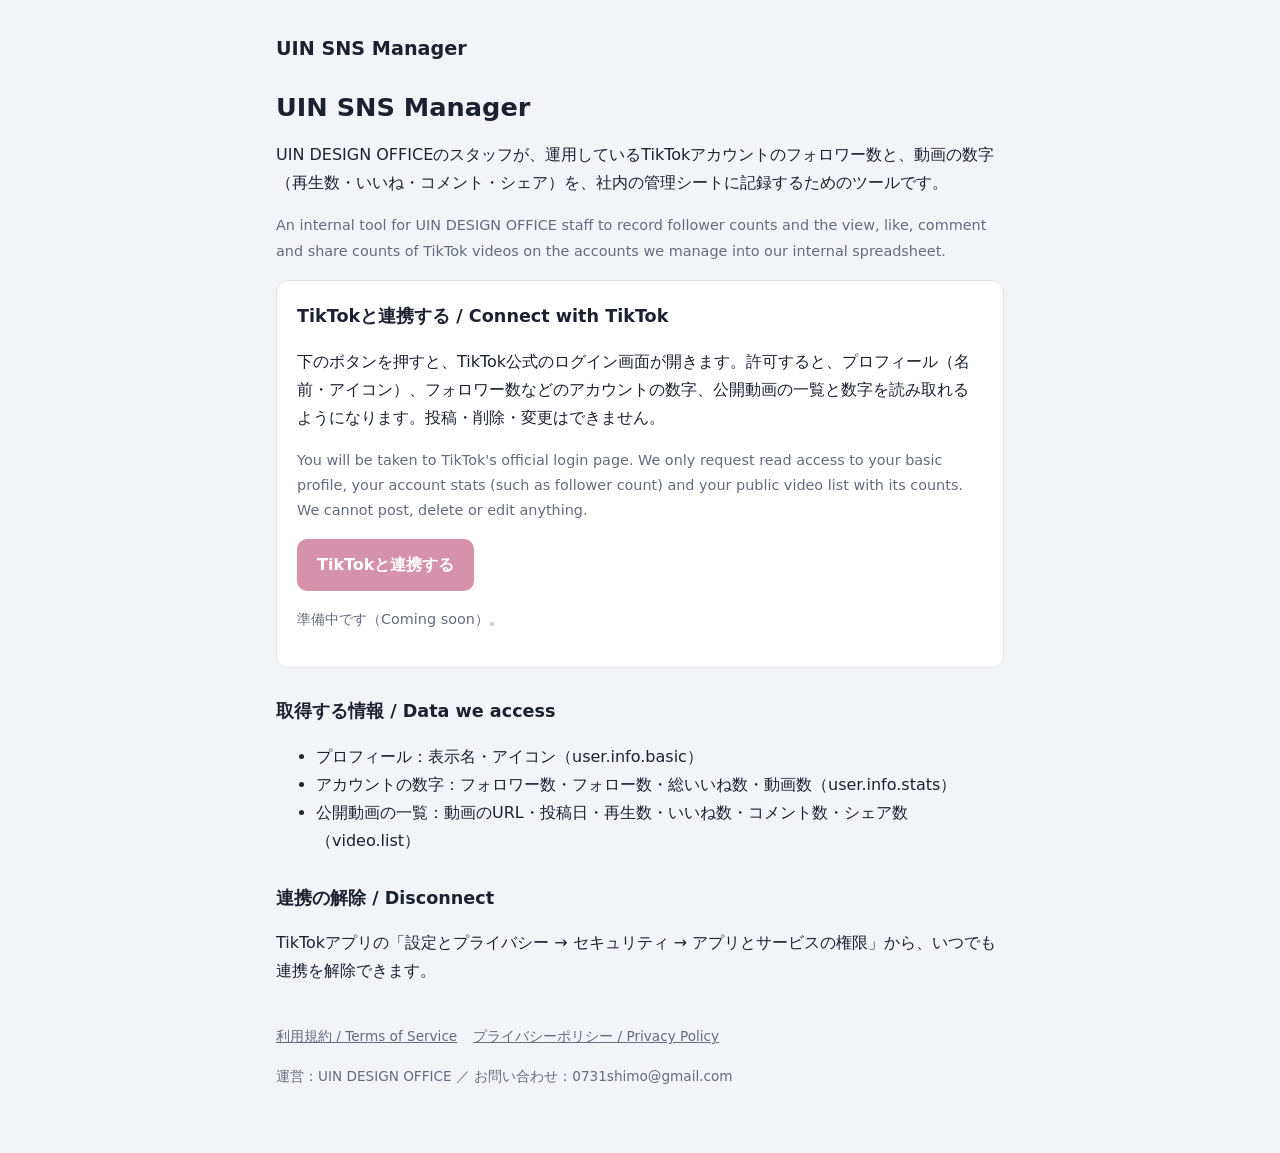
==== index.html @ 6754b0f2 "Create index.html" ====
<!DOCTYPE html>
<html lang="ja">
<head>
<meta charset="utf-8">
<meta name="viewport" content="width=device-width, initial-scale=1">
<title>UIN SNS Manager</title>
<link rel="stylesheet" href="style.css">
</head>
<body>
<div class="wrap">
  <header><a href="./">UIN SNS Manager</a></header>

  <h1>UIN SNS Manager</h1>
  <p>UIN DESIGN OFFICEのスタッフが、運用しているTikTokアカウントのフォロワー数と、動画の数字（再生数・いいね・コメント・シェア）を、社内の管理シートに記録するためのツールです。</p>
  <p class="muted">An internal tool for UIN DESIGN OFFICE staff to record follower counts and the view, like, comment and share counts of TikTok videos on the accounts we manage into our internal spreadsheet.</p>

  <div class="card">
    <h2 style="margin-top:0">TikTokと連携する / Connect with TikTok</h2>
    <p>下のボタンを押すと、TikTok公式のログイン画面が開きます。許可すると、プロフィール（名前・アイコン）、フォロワー数などのアカウントの数字、公開動画の一覧と数字を読み取れるようになります。投稿・削除・変更はできません。</p>
    <p class="muted">You will be taken to TikTok's official login page. We only request read access to your basic profile, your account stats (such as follower count) and your public video list with its counts. We cannot post, delete or edit anything.</p>
    <p><a class="btn" id="connect" href="#" aria-disabled="true">TikTokと連携する</a></p>
    <p class="muted" id="connectNote">準備中です（Coming soon）。</p>
  </div>

  <h2>取得する情報 / Data we access</h2>
  <ul>
    <li>プロフィール：表示名・アイコン（user.info.basic）</li>
    <li>アカウントの数字：フォロワー数・フォロー数・総いいね数・動画数（user.info.stats）</li>
    <li>公開動画の一覧：動画のURL・投稿日・再生数・いいね数・コメント数・シェア数（video.list）</li>
  </ul>

  <h2>連携の解除 / Disconnect</h2>
  <p>TikTokアプリの「設定とプライバシー → セキュリティ → アプリとサービスの権限」から、いつでも連携を解除できます。</p>

  <footer>
    <a href="terms.html">利用規約 / Terms of Service</a>
    <a href="privacy.html">プライバシーポリシー / Privacy Policy</a>
    <span>運営：UIN DESIGN OFFICE ／ お問い合わせ：0731shimo@gmail.com</span>
  </footer>
</div>
<script>
  // 連携ボタンの行き先（Apps Scriptの公開URL）。公開後にここへ入れる
  const CONNECT_URL = "";
  if (CONNECT_URL) {
    const a = document.getElementById("connect");
    a.href = CONNECT_URL + "?action=connect";
    a.removeAttribute("aria-disabled");
    document.getElementById("connectNote").hidden = true;
  }
</script>
</body>
</html>
---- style.css ----
:root {
  --bg: #f3f4f7; --surface: #ffffff; --ink: #1c2130; --muted: #646b7d; --line: #dfe2ea; --accent: #b0275a;
}
@media (prefers-color-scheme: dark) {
  :root { --bg: #14161d; --surface: #1d2029; --ink: #e8eaf0; --muted: #9aa1b2; --line: #2e3240; --accent: #ec6b98; color-scheme: dark; }
}
* { box-sizing: border-box; }
body { margin: 0; background: var(--bg); color: var(--ink); font-family: "Hiragino Sans", "Yu Gothic", system-ui, sans-serif; line-height: 1.75; }
.wrap { max-width: 760px; margin: 0 auto; padding-inline: 16px; padding-block: 32px 64px; }
header { display: flex; align-items: center; gap: 12px; margin-bottom: 24px; }
header img { width: 48px; height: 48px; border-radius: 10px; }
header a { color: inherit; text-decoration: none; font-weight: 800; font-size: 1.2rem; }
h1 { font-size: 1.6rem; line-height: 1.4; margin: 0 0 8px; }
h2 { font-size: 1.1rem; margin: 28px 0 6px; }
p, li { color: var(--ink); }
.muted { color: var(--muted); font-size: .9rem; }
.card { background: var(--surface); border: 1px solid var(--line); border-radius: 12px; padding: 20px; margin-block: 16px; }
.btn { display: inline-block; background: var(--accent); color: #fff; text-decoration: none; font-weight: 700; padding: 12px 20px; border-radius: 10px; }
.btn[aria-disabled="true"] { opacity: .5; pointer-events: none; }
footer { margin-top: 40px; font-size: .85rem; color: var(--muted); display: flex; gap: 16px; flex-wrap: wrap; }
footer a { color: var(--muted); }
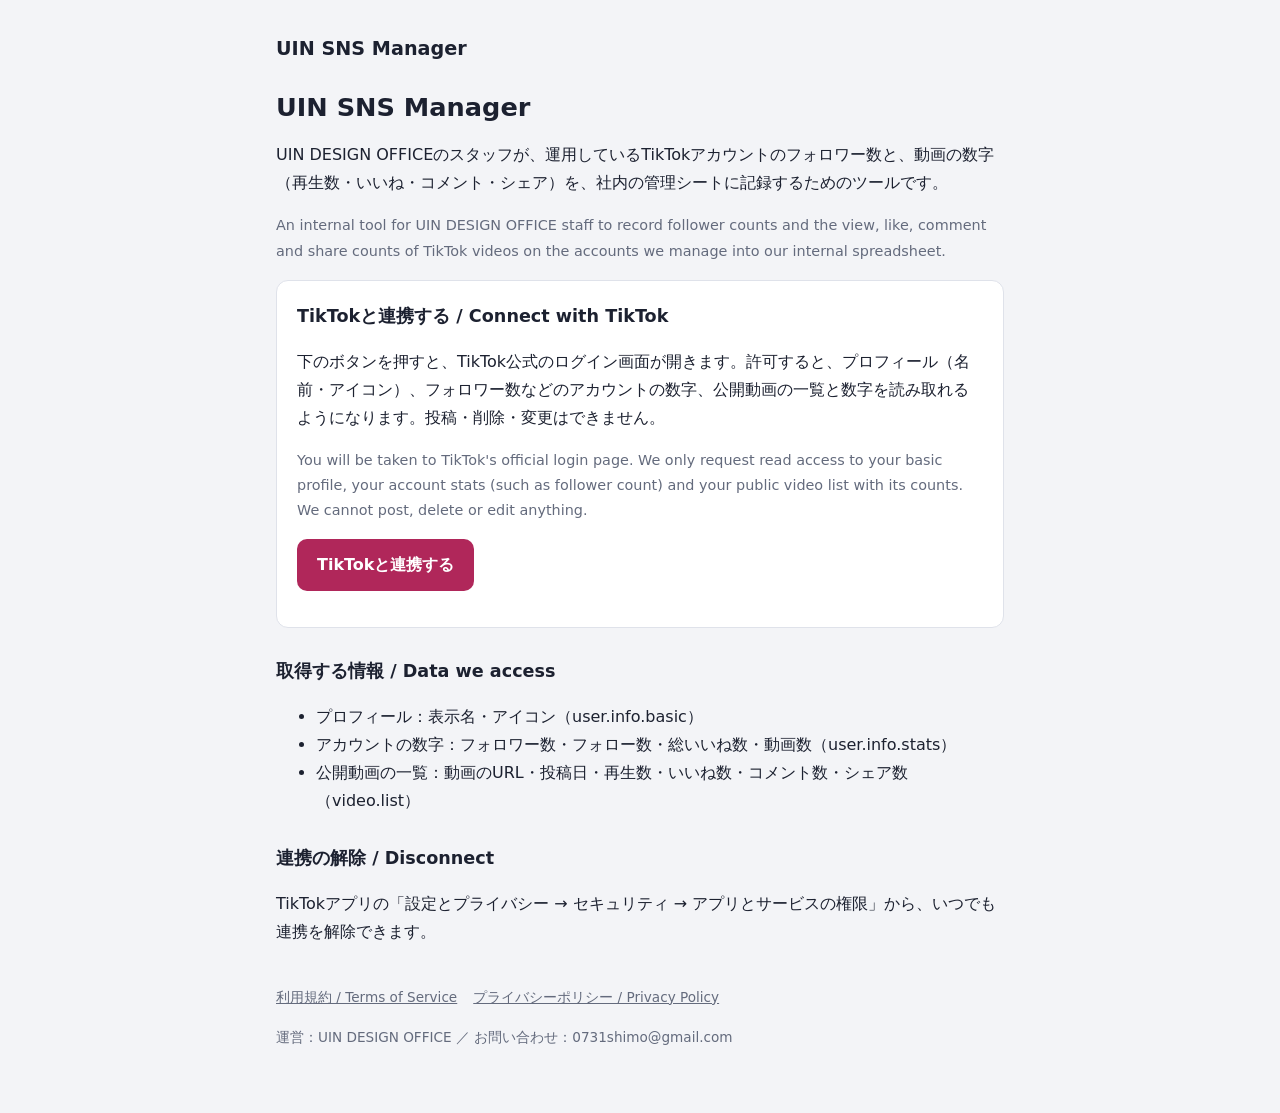
==== commit e8559043: "Update index.html" ====
--- a/index.html
+++ b/index.html
@@ -40,7 +40,7 @@
 </div>
 <script>
   // 連携ボタンの行き先（Apps Scriptの公開URL）。公開後にここへ入れる
-  const CONNECT_URL = "";
+  const CONNECT_URL = "https://script.google.com/macros/s/AKfycbxUm-IGrUvkGSS1921WeoUxcvpRWvmJa6zBZso_Okqh63nmPTY5DhXPlc4PS2fcF4z3tQ/exec";
   if (CONNECT_URL) {
     const a = document.getElementById("connect");
     a.href = CONNECT_URL + "?action=connect";
